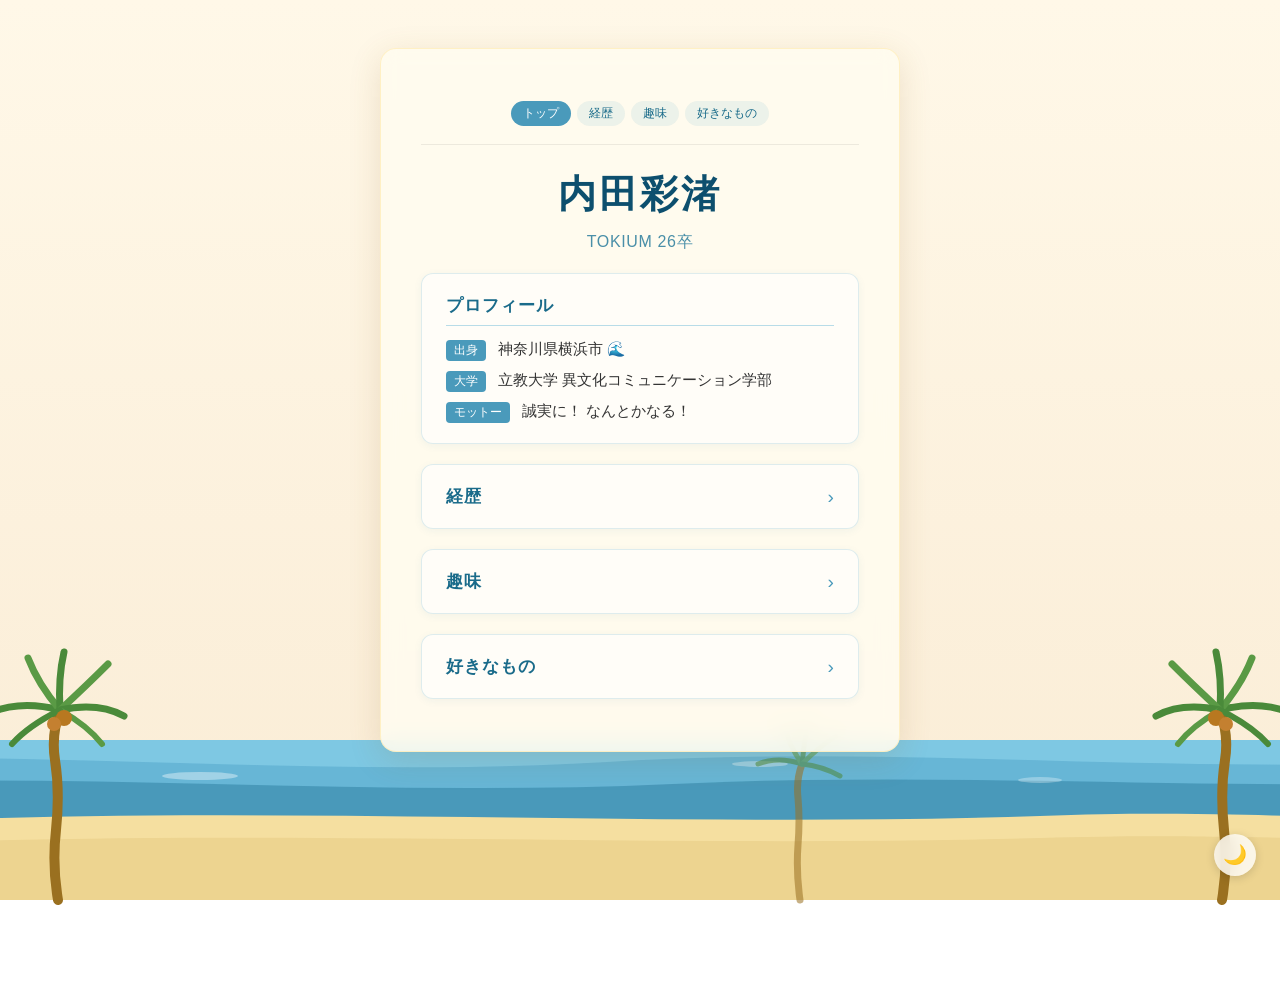
==== index.html @ 982badc5 "初回コミット：ポートフォリオサイト Co-Authored-By: Claude Opus 4.6 (1M context) <noreply@anthropic.com>" ====
<!DOCTYPE html>
<html lang="ja">
<head>
  <meta charset="UTF-8">
  <meta name="viewport" content="width=device-width, initial-scale=1.0">
  <title>内田彩渚</title>
  <link rel="stylesheet" href="style.css">
  <link rel="stylesheet" href="dark-mode.css">
  <script src="dark-mode.js"></script>
</head>
<body>
  <div class="container">
    <nav class="site-nav">
      <a href="index.html" class="current">トップ</a>
      <a href="#career">経歴</a>
      <a href="hobbies.html">趣味</a>
      <a href="#likes">好きなもの</a>
    </nav>
    <header>
      <h1>内田彩渚</h1>
      <p class="subtitle">TOKIUM 26卒</p>
    </header>

    <section class="about">
      <h2>プロフィール</h2>
      <ul>
        <li><span class="label">出身</span>神奈川県横浜市 🌊</li>
        <li><span class="label">大学</span>立教大学 異文化コミュニケーション学部</li>
        <li><span class="label">モットー</span>誠実に！ なんとかなる！</li>
      </ul>
    </section>

    <details class="about" id="career">
      <summary><h2>経歴</h2></summary>
      <ul>
        <li><span class="label">中学</span>吹奏楽部（クラリネット）</li>
        <li><span class="label">高校</span>ソフトボール部 🥎</li>
        <li><span class="label">大学</span>ヨット部マネージャー ⛵</li>
        <li><span class="label">留学</span><a href="ryugaku.html">スペイン・バスク地方（バスクチーズケーキで有名！）</a></li>
      </ul>
    </details>

    <details class="about" id="hobbies">
      <summary><h2>趣味</h2></summary>
      <ul>
        <li><a href="piano.html">🎹 ピアノを弾くこと</a></li>
        <li><a href="movie.html">🎥 映画鑑賞</a></li>
        <li><a href="bakery.html">🍞 街散策・パン屋巡り</a></li>
        <li><a href="sea.html">🌊 海を眺めること</a></li>
        <li><a href="dance.html">💃 家で爆踊り</a></li>
      </ul>
    </details>

    <details class="about" id="likes">
      <summary><h2>好きなもの</h2></summary>
      <ul>
        <li><a href="artist.html">🎤 好きなアーティスト</a></li>
        <li><a href="cafe.html">☕ カフェ</a></li>
        <li><a href="app.html">📱 よく使うアプリ</a></li>
      </ul>
    </details>
  </div>

  <script>
    if (location.hash) {
      var el = document.querySelector(location.hash);
      if (el && el.tagName === 'DETAILS') el.open = true;
    }
  </script>

  <!-- Beach illustration -->
  <svg id="beach-scene" xmlns="http://www.w3.org/2000/svg" viewBox="0 0 1400 220" preserveAspectRatio="xMidYMax slice">
    <!-- Sea base -->
    <rect x="0" y="60" width="1400" height="160" fill="#7ec8e3"/>

    <!-- Back wave -->
    <path d="M-200,82 C100,65 400,100 700,82 C1000,64 1250,96 1600,80 L1600,220 L-200,220 Z" fill="#5badd0" opacity="0.65">
      <animateTransform attributeName="transform" type="translate"
        values="0,0; -60,0; 0,0" dur="7s" repeatCount="indefinite"
        calcMode="spline" keyTimes="0;0.5;1"
        keySplines="0.45 0 0.55 1; 0.45 0 0.55 1"/>
    </path>

    <!-- Front wave -->
    <path d="M-200,105 C80,90 380,118 680,104 C980,90 1250,114 1600,100 L1600,220 L-200,220 Z" fill="#3d8fb0" opacity="0.72">
      <animateTransform attributeName="transform" type="translate"
        values="0,0; 60,0; 0,0" dur="5s" repeatCount="indefinite"
        calcMode="spline" keyTimes="0;0.5;1"
        keySplines="0.45 0 0.55 1; 0.45 0 0.55 1"/>
    </path>

    <!-- Foam highlights -->
    <ellipse cx="260" cy="96" rx="38" ry="4" fill="white" opacity="0.38"/>
    <ellipse cx="820" cy="84" rx="28" ry="3" fill="white" opacity="0.32"/>
    <ellipse cx="1100" cy="100" rx="22" ry="3" fill="white" opacity="0.3"/>

    <!-- Sandy beach -->
    <path d="M0,140 C350,126 750,148 1100,136 C1250,130 1360,138 1400,136 L1400,220 L0,220 Z" fill="#f5dfa0"/>
    <path d="M0,162 C350,150 750,168 1100,158 C1250,153 1360,160 1400,158 L1400,220 L0,220 Z" fill="#edd490"/>

    <!-- Left palm tree -->
    <g>
      <!-- Trunk -->
      <path d="M118,220 Q112,185 116,150 Q120,112 115,80 Q111,55 120,30" stroke="#9a7020" stroke-width="10" fill="none" stroke-linecap="round"/>
      <!-- Fronds -->
      <g>
        <path d="M120,30 Q82,20 52,32" stroke="#4a8a3a" stroke-width="7" fill="none" stroke-linecap="round"/>
        <path d="M120,30 Q98,4 88,-22" stroke="#5a9a45" stroke-width="7" fill="none" stroke-linecap="round"/>
        <path d="M120,30 Q118,-2 124,-28" stroke="#4a8a3a" stroke-width="7" fill="none" stroke-linecap="round"/>
        <path d="M120,30 Q148,4 168,-16" stroke="#5a9a45" stroke-width="7" fill="none" stroke-linecap="round"/>
        <path d="M120,30 Q158,22 184,36" stroke="#4a8a3a" stroke-width="7" fill="none" stroke-linecap="round"/>
        <path d="M120,30 Q148,46 162,64" stroke="#5a9a45" stroke-width="6" fill="none" stroke-linecap="round"/>
        <path d="M120,30 Q88,46 72,64" stroke="#4a8a3a" stroke-width="6" fill="none" stroke-linecap="round"/>
      </g>
      <!-- Coconuts -->
      <circle cx="124" cy="38" r="8" fill="#b87820"/>
      <circle cx="114" cy="44" r="7" fill="#c48030"/>
    </g>

    <!-- Right palm tree -->
    <g>
      <!-- Trunk -->
      <path d="M1282,220 Q1288,185 1284,150 Q1280,112 1285,80 Q1289,55 1280,30" stroke="#9a7020" stroke-width="10" fill="none" stroke-linecap="round"/>
      <!-- Fronds -->
      <g>
        <path d="M1280,30 Q1318,20 1348,32" stroke="#4a8a3a" stroke-width="7" fill="none" stroke-linecap="round"/>
        <path d="M1280,30 Q1302,4 1312,-22" stroke="#5a9a45" stroke-width="7" fill="none" stroke-linecap="round"/>
        <path d="M1280,30 Q1282,-2 1276,-28" stroke="#4a8a3a" stroke-width="7" fill="none" stroke-linecap="round"/>
        <path d="M1280,30 Q1252,4 1232,-16" stroke="#5a9a45" stroke-width="7" fill="none" stroke-linecap="round"/>
        <path d="M1280,30 Q1242,22 1216,36" stroke="#4a8a3a" stroke-width="7" fill="none" stroke-linecap="round"/>
        <path d="M1280,30 Q1252,46 1238,64" stroke="#5a9a45" stroke-width="6" fill="none" stroke-linecap="round"/>
        <path d="M1280,30 Q1312,46 1328,64" stroke="#4a8a3a" stroke-width="6" fill="none" stroke-linecap="round"/>
      </g>
      <!-- Coconuts -->
      <circle cx="1276" cy="38" r="8" fill="#b87820"/>
      <circle cx="1286" cy="44" r="7" fill="#c48030"/>
    </g>

    <!-- Small background palm (center-right) -->
    <g opacity="0.55">
      <path d="M860,220 Q856,192 858,165 Q860,140 858,118 Q856,100 862,84" stroke="#9a7020" stroke-width="7" fill="none" stroke-linecap="round"/>
      <g>
        <path d="M862,84 Q838,76 818,84" stroke="#4a8a3a" stroke-width="5" fill="none" stroke-linecap="round"/>
        <path d="M862,84 Q848,64 844,44" stroke="#5a9a45" stroke-width="5" fill="none" stroke-linecap="round"/>
        <path d="M862,84 Q864,62 868,42" stroke="#4a8a3a" stroke-width="5" fill="none" stroke-linecap="round"/>
        <path d="M862,84 Q880,66 896,56" stroke="#5a9a45" stroke-width="5" fill="none" stroke-linecap="round"/>
        <path d="M862,84 Q882,86 900,96" stroke="#4a8a3a" stroke-width="5" fill="none" stroke-linecap="round"/>
      </g>
    </g>
  </svg>

</body>
</html>
---- style.css ----
* {
  margin: 0;
  padding: 0;
  box-sizing: border-box;
}

body {
  font-family: 'Hiragino Sans', 'Meiryo', sans-serif;
  background: linear-gradient(180deg, #fff8e8 0%, #faecd5 100%);
  background-attachment: fixed;
  color: #333;
  min-height: 100vh;
  display: flex;
  align-items: flex-start;
  justify-content: center;
  padding: 48px 16px 240px;
}

.container {
  text-align: center;
  padding: 52px 40px;
  background: rgba(255, 252, 240, 0.88);
  backdrop-filter: blur(10px);
  border-radius: 16px;
  box-shadow: 0 8px 32px rgba(140, 100, 40, 0.16);
  border: 1px solid rgba(255, 235, 180, 0.7);
  max-width: 520px;
  width: 100%;
  position: relative;
  z-index: 1;
  animation: fadeInUp 0.5s ease both;
}

@keyframes fadeInUp {
  from {
    opacity: 0;
    transform: translateY(24px);
  }
  to {
    opacity: 1;
    transform: translateY(0);
  }
}

h1 {
  font-size: 2.4rem;
  letter-spacing: 0.08em;
  margin-bottom: 12px;
  color: #0d4f6e;
}

.subtitle {
  font-size: 1rem;
  color: #4a8fa8;
  letter-spacing: 0.04em;
}

.about {
  margin-top: 20px;
  text-align: left;
  background: rgba(255, 255, 255, 0.6);
  border-radius: 12px;
  padding: 20px 24px;
  border: 1px solid rgba(74, 154, 187, 0.18);
  box-shadow: 0 2px 8px rgba(26, 107, 138, 0.06);
}

.about h2 {
  font-size: 1.05rem;
  color: #1a6b8a;
  margin-bottom: 14px;
  padding-bottom: 8px;
  border-bottom: 1px solid #b8dce8;
  letter-spacing: 0.06em;
}

.about ul {
  list-style: none;
  display: flex;
  flex-direction: column;
  gap: 10px;
}

.about li {
  font-size: 0.92rem;
  display: flex;
  align-items: baseline;
  gap: 12px;
}

.subsection-head {
  font-size: 0.72rem;
  font-weight: bold;
  color: #4a9abb;
  letter-spacing: 0.1em;
  margin-top: 16px;
  margin-bottom: 6px;
}

/* Collapsible sections */
details.about > summary {
  cursor: pointer;
  list-style: none;
  display: flex;
  align-items: center;
  gap: 8px;
}
details.about > summary::-webkit-details-marker {
  display: none;
}
details.about > summary::after {
  content: '›';
  font-size: 1.2rem;
  color: #4a9abb;
  transition: transform 0.2s ease;
  line-height: 1;
  margin-left: auto;
}
details.about[open] > summary::after {
  transform: rotate(90deg);
}
details.about > summary h2 {
  margin-bottom: 0;
  padding-bottom: 0;
  border-bottom: none;
  flex: 1;
}
details.about[open] > summary h2 {
  margin-bottom: 14px;
  padding-bottom: 8px;
  border-bottom: 1px solid #b8dce8;
}
details.about > summary:hover h2 {
  color: #0d4f6e;
}

a {
  color: #1a6b8a;
  text-decoration: underline;
}
a:hover {
  opacity: 0.75;
}

.note {
  margin-top: 10px;
  font-size: 0.82rem;
  color: #7aabbf;
  font-style: italic;
  text-align: left;
}

.message {
  margin-top: 4px;
  font-size: 1.05rem;
  font-weight: bold;
  color: #0d4f6e;
  background: rgba(74, 154, 187, 0.12);
  border-radius: 8px;
  padding: 14px 18px;
  text-align: left;
}

.label {
  font-size: 0.75rem;
  color: #fff;
  background: #4a9abb;
  padding: 2px 8px;
  border-radius: 4px;
  white-space: nowrap;
}

.omake h2 {
  font-size: 0.9rem;
  color: #b8a0b0;
  border-bottom-color: #e8d0dc;
  letter-spacing: 0.04em;
}

.label-omake {
  background: #e8a0b4;
}

/* Beach illustration */
#beach-scene {
  position: fixed;
  bottom: 0;
  left: 0;
  width: 100%;
  height: 220px;
  pointer-events: none;
  z-index: 0;
  overflow: visible;
}

/* Site navigation */
.site-nav {
  display: flex;
  gap: 6px;
  flex-wrap: wrap;
  justify-content: center;
  margin-bottom: 24px;
  padding-bottom: 18px;
  border-bottom: 1px solid rgba(0, 0, 0, 0.07);
}
.site-nav a {
  font-size: 0.78rem;
  color: #1a6b8a;
  text-decoration: none;
  padding: 4px 12px;
  border-radius: 20px;
  background: rgba(74, 154, 187, 0.1);
  transition: background 0.2s, color 0.2s;
}
.site-nav a:hover {
  background: rgba(74, 154, 187, 0.25);
  opacity: 1;
}
.site-nav a.current {
  background: #4a9abb;
  color: white;
}

@media (max-width: 600px) {
  body {
    padding: 24px 12px 240px;
    background-attachment: scroll;
  }

  .container {
    padding: 32px 20px;
  }

  h1 {
    font-size: 1.8rem;
  }

  .about {
    padding: 16px;
  }
}
---- dark-mode.css ----
/* ===== STARS OVERLAY ===== */
.stars-overlay {
  position: fixed;
  top: 0; left: 0;
  width: 100%; height: 100%;
  pointer-events: none;
  z-index: 0;
  opacity: 0;
  transition: opacity 1s ease;
}
[data-theme="dark"] .stars-overlay {
  opacity: 1;
}
.star {
  position: absolute;
  background: #fff;
  border-radius: 50%;
  animation: twinkle 3s ease-in-out infinite;
}
@keyframes twinkle {
  0%, 100% { opacity: 0.15; transform: scale(1); }
  50%       { opacity: 1;    transform: scale(1.4); }
}

/* ===== TOGGLE BUTTON ===== */
.theme-toggle {
  position: fixed;
  bottom: 24px;
  right: 24px;
  width: 42px;
  height: 42px;
  border-radius: 50%;
  border: none;
  cursor: pointer;
  font-size: 1.2rem;
  line-height: 1;
  display: flex;
  align-items: center;
  justify-content: center;
  z-index: 1000;
  background: rgba(255, 255, 255, 0.78);
  backdrop-filter: blur(8px);
  box-shadow: 0 2px 10px rgba(0, 0, 0, 0.15);
  transition: transform 0.2s ease, background 0.5s ease, box-shadow 0.5s ease;
}
.theme-toggle:hover {
  transform: scale(1.12);
}
[data-theme="dark"] .theme-toggle {
  background: rgba(10, 30, 70, 0.78);
  box-shadow: 0 2px 12px rgba(74, 154, 187, 0.35);
}

/* ===== TRANSITIONS (dark mode 切替時のみスムーズに) ===== */
body                          { transition: background 0.5s ease; }
.container                    { transition: background 0.5s ease, box-shadow 0.5s ease, border-color 0.5s ease; }
.about                        { transition: background 0.4s ease, border-color 0.4s ease; }
.hobby-card, .app-card        { transition: transform 0.2s ease, background 0.4s ease, border-left-color 0.4s ease, box-shadow 0.4s ease; }
h1, h2, h3                    { transition: color 0.4s ease; }
.hobby-heading, .app-heading  { transition: color 0.4s ease; }
.hobby-lead, .app-lead        { transition: color 0.4s ease; }
.back-link, .back-link-app    { transition: color 0.3s ease; }
.subtitle, .note              { transition: color 0.4s ease; }
a                             { transition: color 0.3s ease, opacity 0.2s; }

/* ===== DARK MODE ===== */

/* 背景・文字 */
[data-theme="dark"] body {
  background: linear-gradient(180deg, #0e1e35 0%, #152d4a 50%, #1a3655 100%);
  color: #d8ecf5;
}

/* メインコンテナ */
[data-theme="dark"] .container {
  background: rgba(14, 28, 55, 0.88);
  box-shadow: 0 8px 32px rgba(0, 30, 80, 0.45);
  border-color: rgba(74, 154, 187, 0.28);
}

/* 見出し・テキスト */
[data-theme="dark"] h1                  { color: #b0ddf0; }
[data-theme="dark"] .subtitle           { color: #8bbdd0; }
[data-theme="dark"] .note              { color: #5e97ad; }
[data-theme="dark"] a                   { color: #8ed0ea; }
[data-theme="dark"] a:hover             { opacity: 0.8; }

/* ラベル */
[data-theme="dark"] .label             { background: #1a5f7a; }

/* index.html セクションカード */
[data-theme="dark"] .about {
  background: rgba(74, 154, 187, 0.12);
  border-color: rgba(74, 154, 187, 0.22);
}
[data-theme="dark"] .about h2 {
  color: #8ed0ea;
  border-bottom-color: rgba(74, 154, 187, 0.3);
}
[data-theme="dark"] details.about > summary::after {
  color: #7ec8e3;
}
[data-theme="dark"] .subsection-head   { color: #4a9abb; }

/* ナビゲーション */
[data-theme="dark"] .site-nav a {
  color: #7ec8e3;
  background: rgba(74, 154, 187, 0.1);
}
[data-theme="dark"] .site-nav a:hover  { background: rgba(74, 154, 187, 0.22); }
[data-theme="dark"] .site-nav a.current {
  background: #1f6f8e;
  color: #c0e4f2;
}

/* カード注釈 */
[data-theme="dark"] .card-note          { color: #6a9db5; }

/* 趣味ページ */
[data-theme="dark"] .hobby-heading      { color: #b0ddf0; }
[data-theme="dark"] .hobby-heading::after { background: #5aaccc; }
[data-theme="dark"] .hobby-lead         { color: #8bbdd0; }
[data-theme="dark"] .hobby-card {
  background: rgba(74, 154, 187, 0.15);
  border-left-color: #2a80a0;
}
[data-theme="dark"] .hobby-card:hover   { box-shadow: 0 6px 18px rgba(0, 60, 120, 0.35); }
[data-theme="dark"] .hobby-card h3      { color: #8ed0ea; }
[data-theme="dark"] .hobby-card li      { color: #c8e4f0; }
[data-theme="dark"] .back-link          { color: #7ec8e3; }
[data-theme="dark"] .back-link:hover    { color: #a8d8ea; }

/* アプリページ */
[data-theme="dark"] .app-heading        { color: #b0ddf0; }
[data-theme="dark"] .app-heading::after { background: #5aaccc; }
[data-theme="dark"] .app-lead           { color: #8bbdd0; }
[data-theme="dark"] .app-card {
  background: rgba(74, 154, 187, 0.15);
  border-left-color: #2a80a0;
}
[data-theme="dark"] .app-card:hover     { box-shadow: 0 6px 18px rgba(0, 60, 120, 0.35); }
[data-theme="dark"] .app-card h3        { color: #8ed0ea; }
[data-theme="dark"] .app-card li        { color: #c8e4f0; }
[data-theme="dark"] .back-link-app      { color: #7ec8e3; }
[data-theme="dark"] .back-link-app:hover { color: #a8d8ea; }

/* 留学ページ キャプション */
[data-theme="dark"] .photo-caption      { color: #4a7a90; }

/* ビーチSVG（夜バージョン） */
[data-theme="dark"] #beach-scene {
  filter: brightness(0.3) hue-rotate(200deg) saturate(0.6);
  transition: filter 0.6s ease;
}
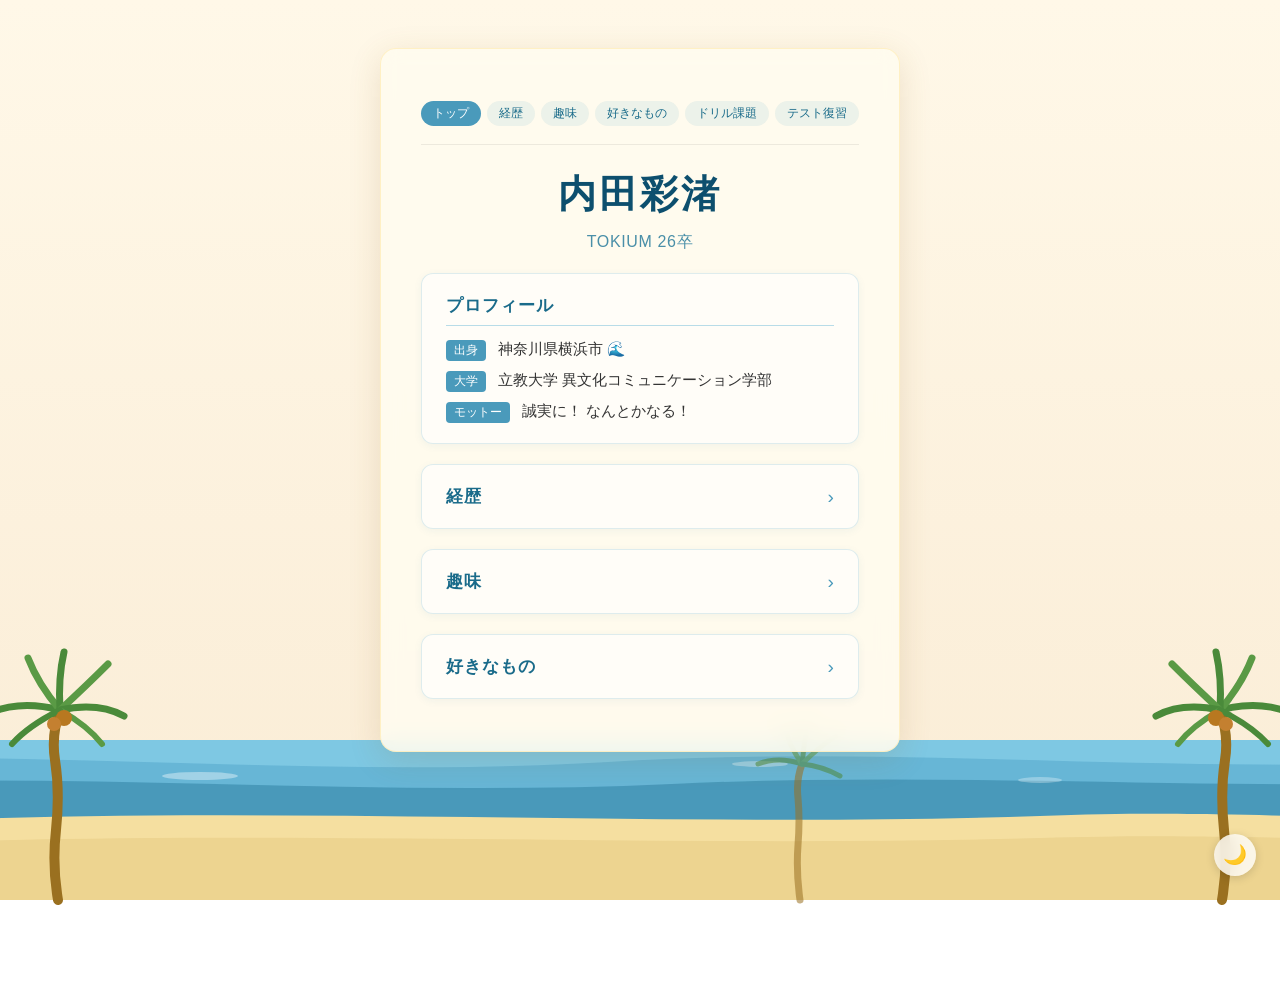
==== commit d701bf90: "ドリル課題・テスト復習・スライドページを追加 Co-Authored-By: Claude Opus 4.6 (1M context) <noreply@anthropic.com>" ====
--- a/index.html
+++ b/index.html
@@ -15,6 +15,8 @@
       <a href="#career">経歴</a>
       <a href="hobbies.html">趣味</a>
       <a href="#likes">好きなもの</a>
+      <a href="drill.html">ドリル課題</a>
+      <a href="review.html">テスト復習</a>
     </nav>
     <header>
       <h1>内田彩渚</h1>
